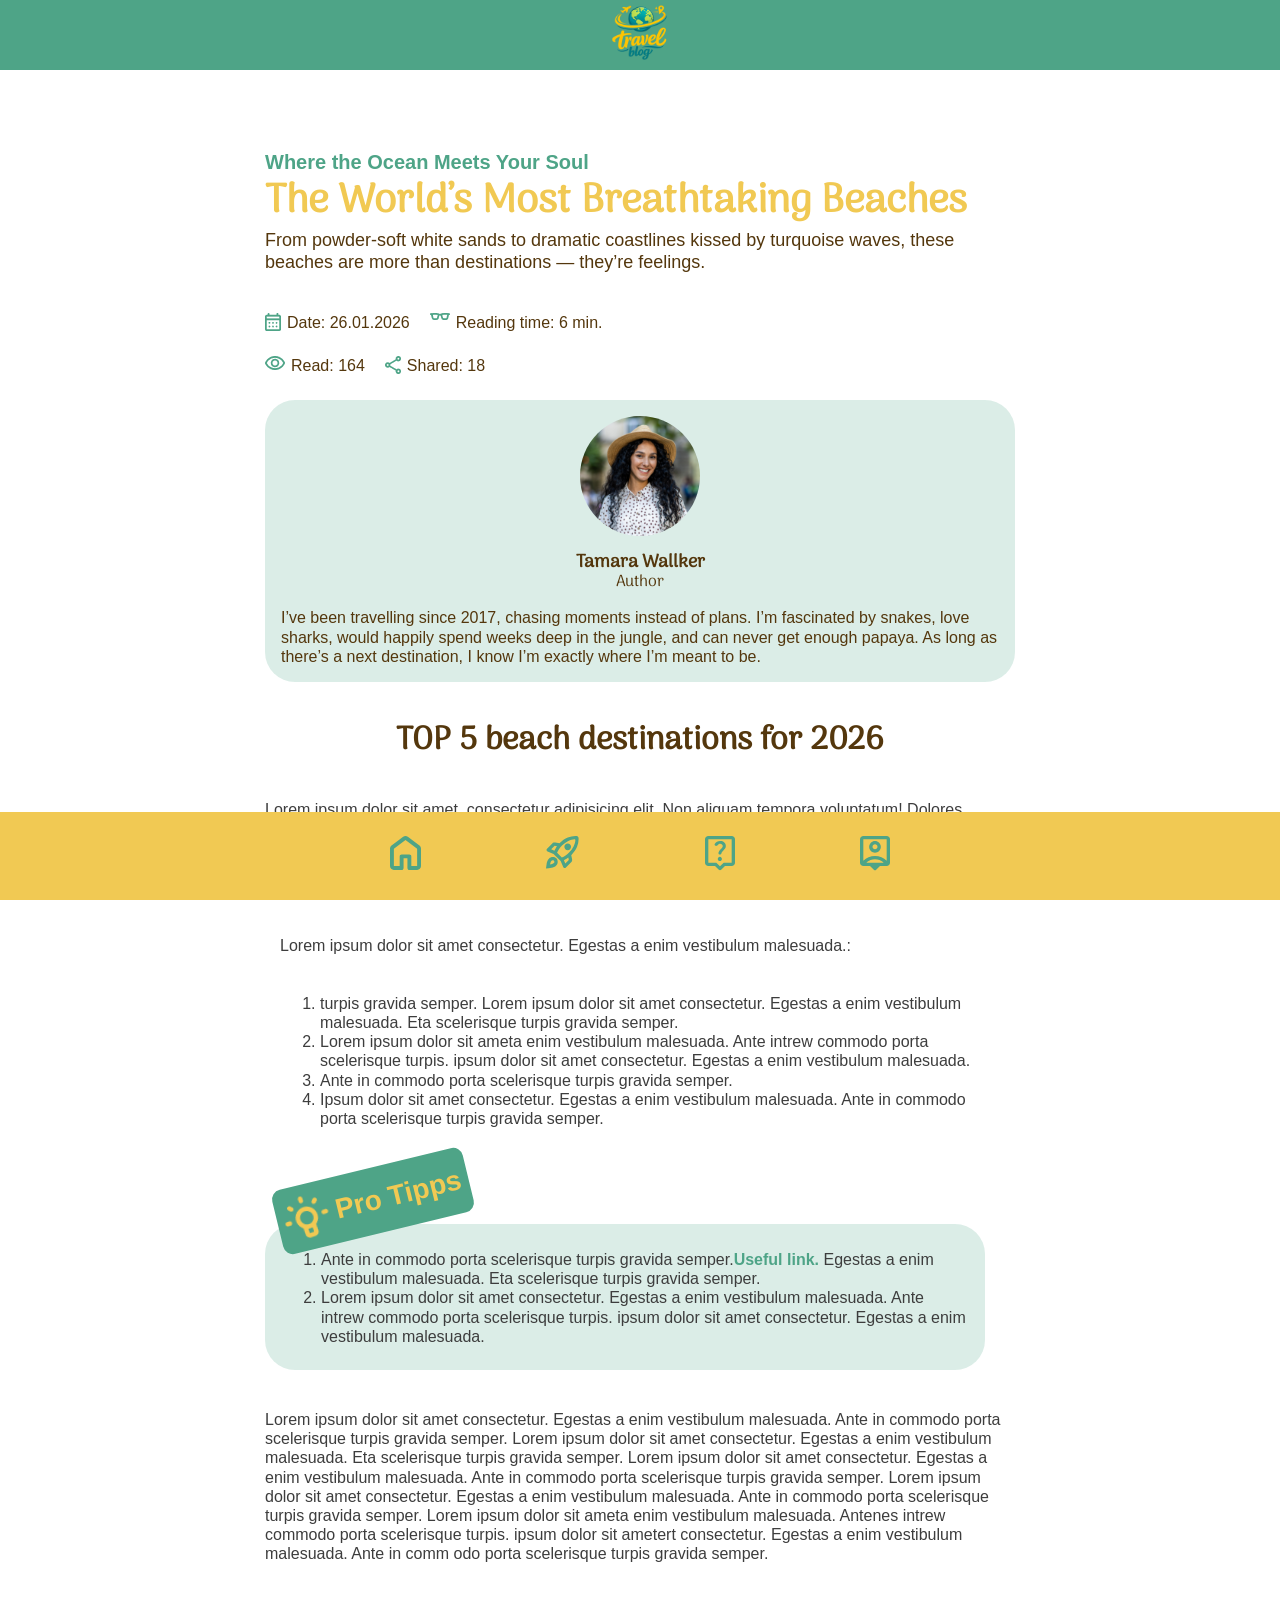
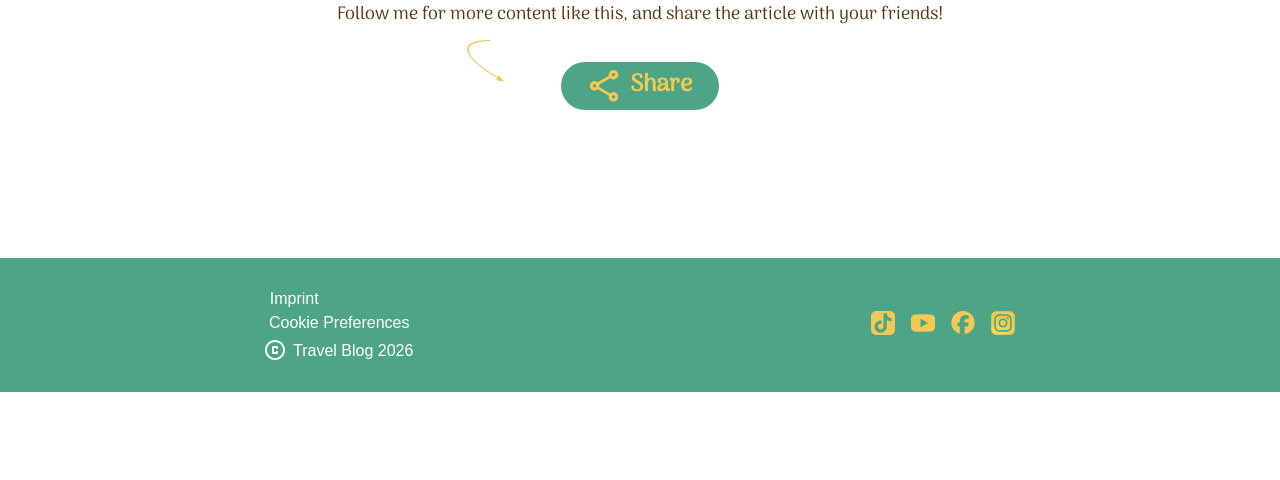
==== article_01.html @ d9de1c5a "feat: header connections with homepage are done.." ====
<!DOCTYPE html>
<html lang="en">

<head>
    <meta charset="UTF-8">
    <meta name="viewport" content="width=device-width, initial-scale=1.0">
    <title>The World’s Most Breathtaking Beaches</title>
    <link rel="stylesheet" href="article_01_style.css">
</head>

<body>
    <section class="navbar">
        <div class="container">
            <div class="nav">
                <a href="homepage.html">
                    <img src="./assets/icon/travel_blog_icon.svg" alt="Logo" class="logo">
                </a>
                <ul class="nav-links">
                    <li><a href="homepage.html#highlights-id">
                            <div class="links">
                                <p class="links-text">Highlights</p><img class="links-underline"
                                    src="./assets/icon/hover_highlights_linie.png">
                            </div>
                        </a></li>
                    <li><a href="homepage.html#faq-id">
                            <div class="links">
                                <p class="links-text">FAQ</p><img class="links-underline"
                                    style="width: 54.42px; height: 4.87px;    margin-top: -5px;"
                                    src="./assets/icon/hover_faq_linie.png">
                            </div>
                        </a></li>
                    <li><a href="homepage.html#contact-id">
                            <div class="links">
                                <p class="links-text">Contact</p><img class="links-underline"
                                    src="./assets/icon/hover_contact_linie.png">
                            </div>
                        </a></li>
                    <!-- <li><a href="">FAQ</a></li>
                    <li><a href="">Contact</a></li> -->
                </ul>
            </div>
        </div>
    </section>
    <main class="main">
        <section class="content">
            <section class="definition">
                <div class="definition-text">
                    <div class="definition-text-frame">
                        <p class="header">
                            Where the Ocean Meets Your Soul
                        </p>
                        <h1>
                            The World’s Most Breathtaking Beaches
                        </h1>
                        <p class="p-content">
                            From powder-soft white sands to dramatic coastlines kissed by turquoise waves, these beaches
                            are
                            more
                            than destinations — they’re feelings.
                        </p>
                    </div>

                    <div class="definition-info">

                        <div class="definition-line">

                            <div class="definition-info-item">
                                <img src="./assets/icon/calendar_month.png" alt="calendar" class="article-img-calendar">
                                <p class="article-text">Date: 26.01.2026</p>
                            </div>
                            <div class="definition-info-item">
                                <img src="./assets/icon/eyeglasses_2.png" alt="reading_time"
                                    class="article-img-reading">
                                <p class="article-text">Reading time: 6 min.</p>
                            </div>
                        </div>

                        <div class="definition-line">

                            <div class="definition-info-item">
                                <img src="./assets/icon/visibility.png" alt="views" class="article-img-views">
                                <p class="article-text">Read: 164</p>
                            </div>
                            <div class="definition-info-item">
                                <img src="./assets/icon/share.png" alt="shared" class="article-img-shared">
                                <p class="article-text">Shared: 18</p>
                            </div>

                        </div>
                    </div>
                </div>
                <div class="definition-card">
                    <img src="./assets/icon/Person_Profile_Picture_01_icon.svg" alt="profile" class="card-img">
                    <div class="card-title">
                        <p class="card-name">Tamara Wallker</p>
                        <p class="card-title">Author</p>
                    </div>
                    <div class="card-text">
                        <p>
                            I’ve been travelling since 2017, chasing moments instead of plans.
                            I’m fascinated by snakes, love sharks, would happily spend weeks deep in the jungle, and can
                            never
                            get enough papaya. As long as there’s a next destination, I know I’m exactly where I’m meant
                            to
                            be.
                        </p>
                    </div>
                </div>
            </section>

            <section class="slider">
                <h4 class="slider-title">TOP 5 beach destinations for 2026</h4>
                <div class="slider-content">
                    <!-- <div class="slider-element element1"></div>
                    <div class="slider-element element2"></div>
                    <div class="slider-element element3"></div>
                    <div class="slider-element element4"></div>
                    <div class="slider-element"></div> -->
                    <div class="slider-element"><img src="./assets/img/Beach_01.jpg" alt="Beach_01"></div>
                    <div class="slider-element"><img src="./assets/img/Beach_02.jpg" alt="Beach_02"></div>
                    <div class="slider-element"><img src="./assets/img/Beach_03.jpg" alt="Beach_03"></div>
                    <div class="slider-element"><img src="./assets/img/Beach_04.jpg" alt="Beach_04"></div>
                    <div class="slider-element"><img src="./assets/img/Ozean.jpg" alt="Beach_05"></div>
                </div>

            </section>

            <article class="info">
                Lorem ipsum dolor sit amet, consectetur adipisicing elit.
                Non aliquam tempora voluptatum! Dolores ducimus alias
                necessitatibus, quae, quasi
                asperiores ad eaque optio repellendus, aut
                fugit doloribus? Culpa eveniet molestias veritatis.
                Lorem ipsum dolor sit amet, consectetur adipisicing elit.
                Non aliquam tempora voluptatum! Dolores ducimus alias
                necessitatibus, quae, quasi
                asperiores ad eaque optio repellendus, aut
                fugit doloribus? Culpa eveniet molestias veritatis.

            </article>

            <article class="info-list">
                <p>Lorem ipsum dolor sit amet consectetur. Egestas a enim vestibulum malesuada.:</p>
                <br>
                <br>
                <ol>
                    <li>turpis gravida <span>semper.</span> Lorem ipsum dolor sit amet consectetur. Egestas a enim
                        vestibulum malesuada. Eta scelerisque turpis gravida semper. </li>
                    <li><span>Lorem ipsum</span> dolor sit ameta enim vestibulum malesuada. Ante intrew commodo porta
                        scelerisque turpis. ipsum dolor sit amet consectetur. Egestas a enim vestibulum malesuada. </li>
                    <li>Ante in commodo porta <span>scelerisque</span> turpis gravida semper. </li>
                    <li>Ipsum dolor sit amet consectetur. Egestas a enim vestibulum malesuada. Ante in commodo porta
                        scelerisque turpis gravida semper. </li>
                </ol>
            </article>

            <div class="pro-tipps">
                <div class="pro-tipps-title">
                    <img src="./assets/icon/pro-tipp.png" alt="tipps" class="pro-tipps-img">
                    <p>Pro Tipps</p>
                </div>
                <div class="pro-tipps-list">
                    <ol>
                        <li>Ante in commodo porta scelerisque turpis gravida semper.<span>Useful link.</span> Egestas a
                            enim
                            vestibulum malesuada. Eta scelerisque turpis gravida semper. </li>
                        <li>Lorem ipsum dolor sit amet consectetur. Egestas a enim vestibulum malesuada. Ante intrew
                            commodo porta scelerisque turpis. ipsum dolor sit amet consectetur. Egestas a enim
                            vestibulum malesuada. </li>
                    </ol>
                </div>
            </div>

            <article class="info">
                Lorem ipsum dolor sit amet consectetur. Egestas a enim vestibulum malesuada. Ante in commodo porta
                scelerisque turpis gravida semper. Lorem ipsum dolor sit amet consectetur. Egestas a enim vestibulum
                malesuada. Eta scelerisque turpis gravida semper. Lorem ipsum dolor sit amet consectetur.
                Egestas a enim vestibulum malesuada. Ante in commodo porta scelerisque turpis gravida semper. Lorem
                ipsum dolor sit amet consectetur. Egestas a enim vestibulum malesuada. Ante in commodo porta scelerisque
                turpis gravida semper. Lorem ipsum dolor sit ameta enim vestibulum malesuada. Antenes intrew commodo
                porta scelerisque turpis. ipsum dolor sit ametert consectetur. Egestas a enim vestibulum malesuada. Ante
                in comm odo porta scelerisque turpis gravida semper.

            </article>

            <div class="follow-and-share">
                <p class="follow-text">Follow me for more content like this, and share the article with your friends!
                </p>
                <img src="./assets/icon/arrow.png" alt="arrow" class="follow-arrow">


                <div class="share-buttons">
                    <!-- <div class="share-main"> -->
                    <div class="share-button">
                        <a href="">

                            <img src="./assets/icon/share_yellow_icon.svg" alt="share" class="share-img">
                            <p class="share-text">Share</p>

                        </a>
                    </div>
                    <div class="share-popup-links">
                        <div class="share-icon">
                            <img src="./assets/icon/share.png">
                        </div>
                        <div class="links">
                            <div class="link-div">
                                <a href=""">LinkedIn</a>
                                </div>
                                <div class=" link-div">
                                    <a href="">WhatsApp</a>
                            </div>
                        </div>

                        <!-- </div> -->
                    </div>
                </div>
            </div>

        </section>
    </main>

    <section class="footer">
        <div class="footer-container">
            <div class="footer-left">

                <div class="copyright-and-name">
                    <img src="./assets/icon/copyright_icon.svg" alt="copyright" class="copyright-img">
                    <span class="copyright-text">Travel Blog 2026</span>
                </div>
                <div class="footer-left-reverse">
                    <a href="" class="slide-imprint">Imprint</a>
                    <a href="">Cookie Preferences</a>
                </div>

            </div>

            <div class="footer-right">
                <a href="https://www.tiktok.com/en/">
                    <img src="./assets/icon/Tiktok_icon.svg" alt="tiktok" class="social-media-icon">
                </a>
                <a href="https://www.youtube.com/en/">
                    <img src="./assets/icon/youtube_icon.svg" alt="youtube" class="social-media-icon">
                </a>
                <a href="https://www.facebook.com/">
                    <img src="./assets/icon/facebook_icon.svg" alt="facebook" class="social-media-icon">
                </a>
                <a href="https://www.instagram.com/">
                    <img src="./assets/icon/Instagram_icon.svg" alt="instagram" class="social-media-icon">
                </a>
            </div>

        </div>
    </section>

    <section class="menu-bar-mobile">
        <div class="menu-bar-container">
            <a href="homepage.html"><img src="./assets/icon/home_icon.svg" alt="home-icon"></a>
            <a href="homepage.html#highlights-id"><img src="./assets/icon/rocket_launch_icon.svg" alt="rocket-icon"></a>
            <a href="homepage.html#faq-id"><img src="./assets/icon/live_help_icon.svg" alt="help-icon"></a>
            <a href="homepage.html#contact-id"><img src="./assets/icon/person_pin_icon.svg" alt="person-icon"></a>
        </div>

    </section>
</body>

</html>
---- article_01_style.css ----
@font-face {
    font-display: swap;
    /* Check https://developer.mozilla.org/en-US/docs/Web/CSS/@font-face/font-display for other options. */
    font-family: 'Arima';
    font-style: normal;

    src: url('./assets/fonts/arima-v7-latin-regular.woff2') format('woff2');
    /* Chrome 36+, Opera 23+, Firefox 39+, Safari 12+, iOS 10+ */
}

@font-face {
    font-display: swap;
    /* Check https://developer.mozilla.org/en-US/docs/Web/CSS/@font-face/font-display for other options. */
    font-family: 'Palanquin';
    font-style: normal;

    src: url('.assets/fonts/palanquin-v17-latin-regular.woff2') format('woff2');
    /* Chrome 36+, Opera 23+, Firefox 39+, Safari 12+, iOS 10+ */
}

* {
    margin: 0;
    box-sizing: border-box;
    /* font-family: 'Arima', sans-serif; */
}

html {
    font-size: 24px;
}

.navbar {
    width: 100%;
    display: flex;
    justify-content: center;
    align-items: center;

    height: 128px;

    padding-top: 32px;
    padding-bottom: 32px;
    /* padding-left: 146px; */
    background-color: rgba(78, 164, 135, 1);
}

.container {
    width: 1201px;
    display: flex;
    justify-content: left;
    align-items: center;
}

.nav {
    display: flex;
    justify-content: left;
    align-items: center;
    gap: 102px;
    width: 561px;
    height: 72px;
}

.nav-links {
    display: flex;
    justify-content: left;
    align-items: center;
    gap: 72px;
    padding-left: 0;
    width: 384px;
    height: 22px;
}

.nav-links ul {
    display: flex;
    justify-content: left;
}

.nav-links li {
    list-style-type: none;
}

.nav-links a {
    text-decoration: none;
    color: rgba(248, 245, 235, 1);
    font-family: 'Arima', sans-serif;
    font-size: 24px;
}

.links-text {
    text-align: center;
}

.links-underline {
    width: 119.14px;
    height: 13.32px;
    border: 3px;
    margin-top: -13px;
    display: none;
}

.links {
    display: flex;
    flex-direction: column;
    align-items: center;
    justify-content: center;
    width: 119.14px;
    height: 29.11px;
}

.links:hover .links-underline {
    display: block;
}

.links:visited .links-text {
    color: rgba(241, 201, 83, 1);
}

/* .links:active{
    color: rgba(241, 201, 83, 1)
} */
main {
    /* width: 1201px; */
    width: 100%;
    padding-top: 80px;
    padding-bottom: 80px;
    /* padding-left: 120px; */
    display: flex;
    flex-direction: column;
    align-items: center;

}

.content {
    width: 1201px;
    display: flex;
    flex-direction: column;
    justify-content: center;
    align-items: center;
    gap: 88px;
}

.definition {

    width: 1201px;
    display: flex;
    justify-content: space-between;
    /* gap: 20px; */
}

.definition-text {
    display: flex;
    flex-direction: column;
    width: 80%;
    width: 902px;
    /* padding-right: 120px; */
    gap: 40px;
}

.definition-text-frame {
    gap: 8px;
}

.article-img-calendar {
    width: 16px;
    height: 18px;
}

.article-img-reading {
    width: 20px;
    height: 7px;
}

.article-img-views {
    width: 20px;
    height: 14px;
}

.article-img-shared {
    width: 16px;
    height: 18px;
}

.definition-text .header {
    font-family: 'Palanquin', sans-serif;
    font-size: 40px;
    font-weight: 600;
    font-style: normal;
    line-height: 120%;
    color: rgba(78, 164, 135, 1);
}

.definition-text h1 {
    font-family: 'Arima', sans-serif;
    font-size: 64px;
    font-weight: 700;
    font-style: bold;
    line-height: 120%;
    color: rgba(241, 201, 83, 1);
}

.definition-text .p-content {
    font-family: 'Palanquin', sans-serif;
    font-size: 32px;
    font-weight: 400;
    line-height: 120%;
    color: rgba(84, 55, 13, 1);
}

.definition-info {
    display: flex;
    gap: 32px;
}

.definition-info-item {
    display: flex;
    gap: 6px;
}

.definition-info-item p {
    font-family: 'Palanquin', sans-serif;
    font-size: 16px;
    font-weight: 400;
    line-height: 120%;
    color: rgba(84, 55, 13, 1);
}

.definition-card {
    width: 272px;
    display: flex;
    flex-direction: column;
    align-items: center;
    gap: 16px;
    background-color: rgba(78, 164, 135, 0.2);
    padding: 16px;
    border-radius: 30px;
}

.card-name {
    font-family: 'Arima', sans-serif;
    font-size: 18px;
    font-weight: 700;
    line-height: 120%;
    color: rgba(84, 55, 13, 1);
    text-align: center;
    font-style: bold;
}

.card-title {
    font-family: 'Arima', sans-serif;
    font-size: 18px;
    font-weight: 400;
    font-style: normal;
    line-height: 120%;
    color: rgba(84, 55, 13, 1);
    text-align: center;
    letter-spacing: 0%;
}

.card-text>p {
    font-family: 'Palanquin', sans-serif;
    font-size: 16px;
    font-weight: 400;
    font-style: normal;
    line-height: 120%;
    color: rgba(84, 55, 13, 1);
    text-align: left;
    letter-spacing: 0%;
}

.slider {
    width: 1100px;
    display: flex;
    flex-direction: column;
    align-items: center;
    gap: 64px;
}

.slider-title {
    font-family: 'Arima', sans-serif;
    font-weight: 600;
    font-style: bold;
    font-size: 32px;
    line-height: 120%;
    letter-spacing: 0%;
    text-align: center;
    color: rgba(84, 55, 13, 1);
}

.slider-content {
    height: 300px;
    display: flex;
}

.slider-element {
    z-index: 1;
    width: 200px;
    height: 300px;

    border-radius: 20px;
    margin-left: -40px;

    background-color: blueviolet;
    box-shadow: 5px 5px 15px 0px rgba(0, 0, 0, 0.20);


    transform: perspective(250px) rotateY(20deg) translateX(-20px);
    transform-origin: 20% 20%;

    transition: all 250ms ease-in-out;
}

.slider-element>img {
    height: 300px;
    width: 200px;
    object-fit: cover;
    border-radius: 20px;
}

.slider-element:hover {
    z-index: 2;
    background-color: aquamarine;
    transform: perspective(250px) rotateY(0deg) translateX(0px) scaleX(1.5) scaleY(1.2);

}

.slider-element:hover~.slider-element {
    background-color: brown;
    transform: perspective(250px) rotateY(-20deg) translateX(20px);

}

.info {
    font-family: 'Palanquin', sans-serif;
    font-weight: 400;
    font-style: normal;
    line-height: 120%;
    letter-spacing: 0%;
    color: rgba(61, 61, 61, 1);
}

.info-list {
    font-family: 'Palanquin', sans-serif;
    font-weight: 400;
    font-style: normal;
    line-height: 120%;
    letter-spacing: 0%;
    color: rgba(61, 61, 61, 1);
    width: 1000px;
}

.info-list>span {
    font-family: 'Palanquin', sans-serif;
    font-weight: 700;
    font-style: bold;
    line-height: 120%;
    letter-spacing: 0%;
    color: rgba(61, 61, 61, 1);
}

.pro-tipps {
    width: 1130px;
}

.pro-tipps-title {
    display: flex;
    justify-content: left;
    align-items: center;
    background-color: rgba(78, 164, 135, 1);
    border-radius: 10px;
    width: 195.92px;
    height: 66px;
    transform: rotate(-13.67deg);
    top: -0px;

}

.pro-tipps-title>p {
    font-family: 'Palanquin', sans-serif;
    font-weight: 700;
    font-style: bold;
    font-size: 28px;
    line-height: 120%;
    letter-spacing: 0%;
    color: rgba(241, 201, 83, 1);

}

.pro-tipps-title>img {
    width: 43.75px;
    height: 42.19px;
    transform: rotate(8deg);
    margin-right: 8px;
    margin-left: 8px;
}

.pro-tipps-list {
    width: 1083px;
    display: flex;
    justify-content: left;
    align-items: center;
    margin-left: 47px;
    margin-top: -20px;
    background-color: rgba(78, 164, 135, 0.2);
    border-radius: 30px;
    padding: 26px 16px 24px 16px;
    font-family: 'Palanquin', sans-serif;
    font-weight: 400;
    font-style: normal;
    line-height: 120%;
    letter-spacing: 0%;
    color: rgba(61, 61, 61, 1);
}

.pro-tipps-list>ol>li>span {
    font-family: 'Palanquin', sans-serif;
    font-weight: 700;
    font-style: bold;
    line-height: 120%;
    letter-spacing: 0%;
    color: rgba(78, 164, 135, 1);
}

.follow-and-share {
    width: 493px;
    display: flex;
    flex-direction: column;
    justify-content: center;
    align-items: center;
    gap: 48px;
}

.follow-text {
    font-family: 'Arima', sans-serif;
    font-weight: 500;
    font-style: medium;
    line-height: 120%;
    letter-spacing: 0%;
    color: rgba(84, 55, 13, 1);
    text-align: center;
}

.follow-arrow {
    width: 106.9px;
    height: 65.03px;
    border: 3px;
    rotate: 5deg;
    margin-left: -350px;
    margin-top: -50px;
}

.share-button a {
    width: 158px;
    height: 48px;
    margin-top: -70px;
    display: flex;
    justify-content: center;
    align-items: center;
    border-radius: 40px;
    gap: 10px;
    background-color: rgba(78, 164, 135, 1);
    color: rgba(241, 201, 83, 1);
}

.share-buttons:hover .share-popup-links {
    visibility: visible;
}

.share-button p {
    font-family: 'Arima', sans-serif;
    font-weight: 700;
    font-style: bold;
    line-height: 120%;
    letter-spacing: 5%;
    font-size: 24px;
    color: rgba(241, 201, 83, 1);
    text-decoration: none;
}

.share-button img {
    width: 32px;
    height: 32px;
}

.footer {
    width: 100%;

    display: flex;
    justify-content: center;
    align-items: center;

    height: 152px;

    padding-top: 60px;
    padding-bottom: 60px;
    padding-left: 120px;
    padding-right: 120px;
    background-color: rgba(78, 164, 135, 1);
}

.footer-container {
    width: 1200px;
    display: flex;
    justify-content: space-between;
    align-items: center;
}

.footer-left {
    display: flex;
    justify-content: center;
    align-items: center;
    gap: 72px;
}

.footer-left-reverse {
    display: flex;
    justify-content: center;
    align-items: center;
    gap: 72px;
}

.copyright-and-name {
    display: flex;
    justify-content: center;
    align-items: center;
    gap: 8px;

}

.copyright-and-name>span,
a {
    font-family: 'Palanquin', sans-serif;
    font-weight: 400;
    font-size: 16px;
    font-style: normal;
    line-height: 120%;
    letter-spacing: 0%;
    color: rgba(255, 255, 255, 1);
    text-decoration: none;
}

.footer-right {
    display: flex;
    justify-content: center;
    align-items: center;
    gap: 16px;
    height: 32px;
}

.follow-and-share>.share-buttons {
    display: flex;
    flex-direction: row;
    justify-content: center;
    align-items: center;
}

.share-popup-links {
    display: flex;

    justify-content: center;
    align-items: center;
}

.links {
    display: flex;
    flex-direction: column;
    justify-content: center;
    align-items: center;
}

.links>.link-div>a {
    color: rgba(78, 164, 135, 1);
    text-align: left;
    font-family: 'Arima', sans-serif;
    font-weight: 600;
    font-size: 18px;
    line-height: 120%;
    letter-spacing: 5%;
}

.share-icon {
    margin-left: 10px;
}

.share-popup-links {
    margin-top: -90px;
    visibility: hidden;
}

.share-buttons {
    margin-left: 130px;
    margin-top: -10px;
}

.menu-bar-mobile {
    width: 100%;
    display: flex;
    position: fixed;
    left: 0;
    bottom: 0;
    justify-content: center;
    align-items: center;

    height: 88px;

    padding-top: 24px;
    padding-bottom: 24px;
    padding-left: 25px;
    padding-right: 25px;
    background-color: rgba(241, 201, 83, 1);
}

.menu-bar-container {
    display: flex;
    /* gap: 48px; */
    width: 304px;
    justify-content: space-between;
    height: 40px;
}

@media screen and (min-width:1440px) {
    .menu-bar-mobile {
        display: none;
    }

    .footer-left-reverse>.slide-imprint {
        margin-left: 0;
    }
    .definition-line{
        display:flex;
        gap: 20px;
    }
    .footer{
        margin-bottom: unset;
    }
}



@media screen and (max-width:1439px) {
    .footer-left-reverse>.slide-imprint {
        margin-left: -90px;
    }

    .footer {
        margin-bottom: 88px;
    }

    .nav-links {
        display: none;
    }

    .container {
        justify-content: center;
    }

    .nav {
        justify-content: center;
    }

    .logo {
        width: 56px;
        height: 56px;
    }

    .navbar {
        height: 70px;
    }

    .footer {
        height: 134px;
    }

    .footer-left {
        flex-direction: column-reverse;
        gap: 8px;
        align-items: left;
        margin-left: -90px;
    }


    .footer-left-reverse {
        flex-direction: column;
        gap: 5px;
        align-items: left;
        text-align: left;
    }

    .footer-right {
        /* width: 24px; */
        height: 24px;
    }
}

@media screen and (min-width:320px) and (max-width:375px) {
    main {
        padding-top: 24px;
    }

        /* 375 -> 320
        345 -> 310 */
    .container {
        width: 320px;
    }

    .content {
        width: 310px;
        gap: 40px;
    }

    .definition {
        width: 310px;
        display: flex;
        flex-direction: column;
        justify-content: center;
        align-items: center;
        gap: 24px;
    }

    .definition-info {
        gap: 24px;
        display: flex;
        flex-direction: column;
    }

    .definition-line {
        display: flex;
        gap: 20px;
    }

    .definition-text {
        width: 310px;
    }

    .definition-text-frame {
        display: flex;
        flex-direction: column;

        gap: 8px;
    }

    .footer-container {
        width: 310px;
    }

    .definition-text .header {
        font-size: 20px;
    }

    .definition-text h1 {
        font-size: 40px;
        line-height: 100%;
    }

    .definition-text .p-content {
        font-size: 18px;
    }

    .definition-card {
        width: 310px;
    }

    .card-title {

        font-size: 16px;
    }

    .slider {
        width: 310px;
    }

    .slider-content {
        display: none;
    }

    .info-list {
        width: 300px;
        font-size: 16px;

        .pro-tipps {
            width: 195.92px;
            height: 66px;
        }
    }

    .pro-tipps {
        width: 310px;
        font-size: 16px;
        margin-top: 20px;
    }

    .pro-tipps-title {
        margin-top: -20px;
        margin-left: 10px;
    }

    .pro-tipps-list {
        width: 310px;
        font-size: 16px;
        margin-left: 0px;
        margin-top: -10px;
    }

    .info {
        font-size: 16px;
    }

    .follow-and-share {
        width: 310px;
    }

    .follow-and-share>p {
        font-size: 18px;
    }

    .follow-and-share>img {
        width: 50px;
        height: 30.41px;
    }

    .share-button a {
        margin-top: -50px;
    }

    .follow-arrow {
        width: 106.9px;
        height: 65.03px;
        border: 3px;
        rotate: 34deg;
        margin-left: -200px;
        margin-top: -30px;
    }

    .follow-and-share>.share-buttons {
        margin-left: 0;
        flex-direction: column;
    }

    .share-popup-links {
        margin-top: 10px;
        flex-direction: column;
    }
     .footer-left-reverse>.slide-imprint {
        margin-left: -80px;
    }

    .links {
        display: flex;
        flex-direction: row;
        gap: 20px;
        width: 100%;
    }

    .social-media-icon {
        width: 24px;
        height: 24px;
    }

    .footer {
        padding-top: 30px;
        padding-bottom: 30px;
        padding-left: 24px;
        padding-right: 24px;
    }

    .footer-left {
        margin-left: 0;
    }

}


@media screen and (min-width:375px) and (max-width:768px) {
    main {
        padding-top: 24px;
    }

    .container {
        width: 375px;
    }

    .content {
        width: 345px;
        gap: 40px;
    }

    .definition {
        width: 345px;
        display: flex;
        flex-direction: column;
        justify-content: center;
        align-items: center;
        gap: 24px;
    }

    .definition-info {
        gap: 24px;
        display: flex;
        flex-direction: column;
    }

    .definition-line {
        display: flex;
        gap: 20px;
    }

    .definition-text {
        width: 345px;
    }

    .definition-text-frame {
        display: flex;
        flex-direction: column;

        gap: 8px;
    }

    .footer-container {
        width: 345px;
    }

    .definition-text .header {
        font-size: 20px;
    }

    .definition-text h1 {
        font-size: 40px;
        line-height: 100%;
    }

    .definition-text .p-content {
        font-size: 18px;
    }

    .definition-card {
        width: 345px;
    }

    .card-title {

        font-size: 16px;
    }

    .slider {
        width: 345px;
    }

    .slider-content {
        display: none;
    }

    .info-list {
        width: 335px;
        font-size: 16px;

        .pro-tipps {
            width: 195.92px;
            height: 66px;
        }
    }

    .pro-tipps {
        width: 345px;
        font-size: 16px;
        margin-top: 20px;
    }

    .pro-tipps-title {
        margin-top: -20px;
        margin-left: 10px;
    }

    .pro-tipps-list {
        width: 343px;
        font-size: 16px;
        margin-left: 0px;
        margin-top: -10px;
    }

    .info {
        font-size: 16px;
    }

    .follow-and-share {
        width: 343px;
    }

    .follow-and-share>p {
        font-size: 18px;
    }

    .follow-and-share>img {
        width: 50px;
        height: 30.41px;
    }

    .share-button a {
        margin-top: -50px;
    }

    .follow-arrow {
        width: 106.9px;
        height: 65.03px;
        border: 3px;
        rotate: 34deg;
        margin-left: -300px;
        margin-top: -30px;
    }

    .follow-and-share>.share-buttons {
        margin-left: 0;
        flex-direction: column;
    }

    .share-popup-links {
        margin-top: 10px;
        flex-direction: column;
    }

    .links {
        display: flex;
        flex-direction: row;
        gap: 20px;
        width: 100%;
    }

    .social-media-icon {
        width: 24px;
        height: 24px;
    }

    .footer {
        padding-top: 30px;
        padding-bottom: 30px;
        padding-left: 24px;
        padding-right: 24px;
    }

    .footer-left {
        margin-left: 0;
    }


}


@media screen and (min-width:768px) and (max-width:1439px) {
    main {
        padding-top: 80px;
    }

    .container {
        width: 375px;
    }

    .content {
        width: 750px;
        gap: 40px;
    }

    .definition {
        width: 750px;
        display: flex;
        flex-direction: column;
        justify-content: center;
        align-items: center;
        gap: 24px;
    }

    .definition-info {
        gap: 24px;
        display: flex;
        flex-direction: column;
    }

    .definition-line {
        display: flex;
        gap: 20px;
    }

    .definition-text {
        width: 750px;
    }

    .definition-text-frame {
        display: flex;
        flex-direction: column;

        gap: 8px;
    }

    .footer-container {
        width: 750px;
    }

    .definition-text .header {
        font-size: 20px;
    }

    .definition-text h1 {
        font-size: 40px;
        line-height: 100%;
    }

    .definition-text .p-content {
        font-size: 18px;
    }

    .definition-card {
        width: 750px;
    }

    .card-title {

        font-size: 16px;
    }

    .slider {
        width: 750px;
    }

    .slider-content {
        display: none;
    }

    .info-list {
        width: 720px;
        font-size: 16px;

        .pro-tipps {
            width: 195.92px;
            height: 66px;
        }
    }

    .pro-tipps {
        width: 750px;
        font-size: 16px;
        margin-top: 20px;
    }

    .pro-tipps-title {
        margin-top: -20px;
        margin-left: 10px;
    }

    .pro-tipps-list {
        width: 720px;
        font-size: 16px;
        margin-left: 0px;
        margin-top: -10px;
    }

    .info {
        font-size: 16px;
    }

    .follow-and-share {
        width: 750px;
    }

    .follow-and-share>p {
        font-size: 18px;
    }

    .follow-and-share>img {
        width: 50px;
        height: 30.41px;
    }

    .share-button a {
        margin-top: -50px;
    }

    .follow-arrow {
        width: 106.9px;
        height: 65.03px;
        border: 3px;
        rotate: 34deg;
        margin-left: -300px;
        margin-top: -30px;
    }

    .follow-and-share>.share-buttons {
        margin-left: 0;
        flex-direction: column;
    }

    .share-popup-links {
        margin-top: 10px;
        flex-direction: column;
    }

    .links {
        display: flex;
        flex-direction: row;
        gap: 20px;
        width: 100%;
    }

    .social-media-icon {
        width: 24px;
        height: 24px;
    }

    .footer {
        padding-top: 30px;
        padding-bottom: 30px;
        padding-left: 24px;
        padding-right: 24px;
        margin-bottom: 88px;
    }

    .footer-left {
        margin-left: 0;
    }

    .menu-bar-container {
        width: 500px;
    }
}

@media screen and (min-width:1440px) and (max-width:1919px) {
    .container {
        width: 1201px;
    }

    .content {
        width: 1201px;
    }

    .definition {

        width: 1200px;
    }

    .footer-container {
        width: 1200px;
    }
}

@media screen and (min-width:1920px) {
    .container {
        width: 1440px;
    }

    .content {
        width: 1440px;
    }

    .definition {

        width: 1440px;
    }

    .footer-container {
        width: 1440px;
    }

}
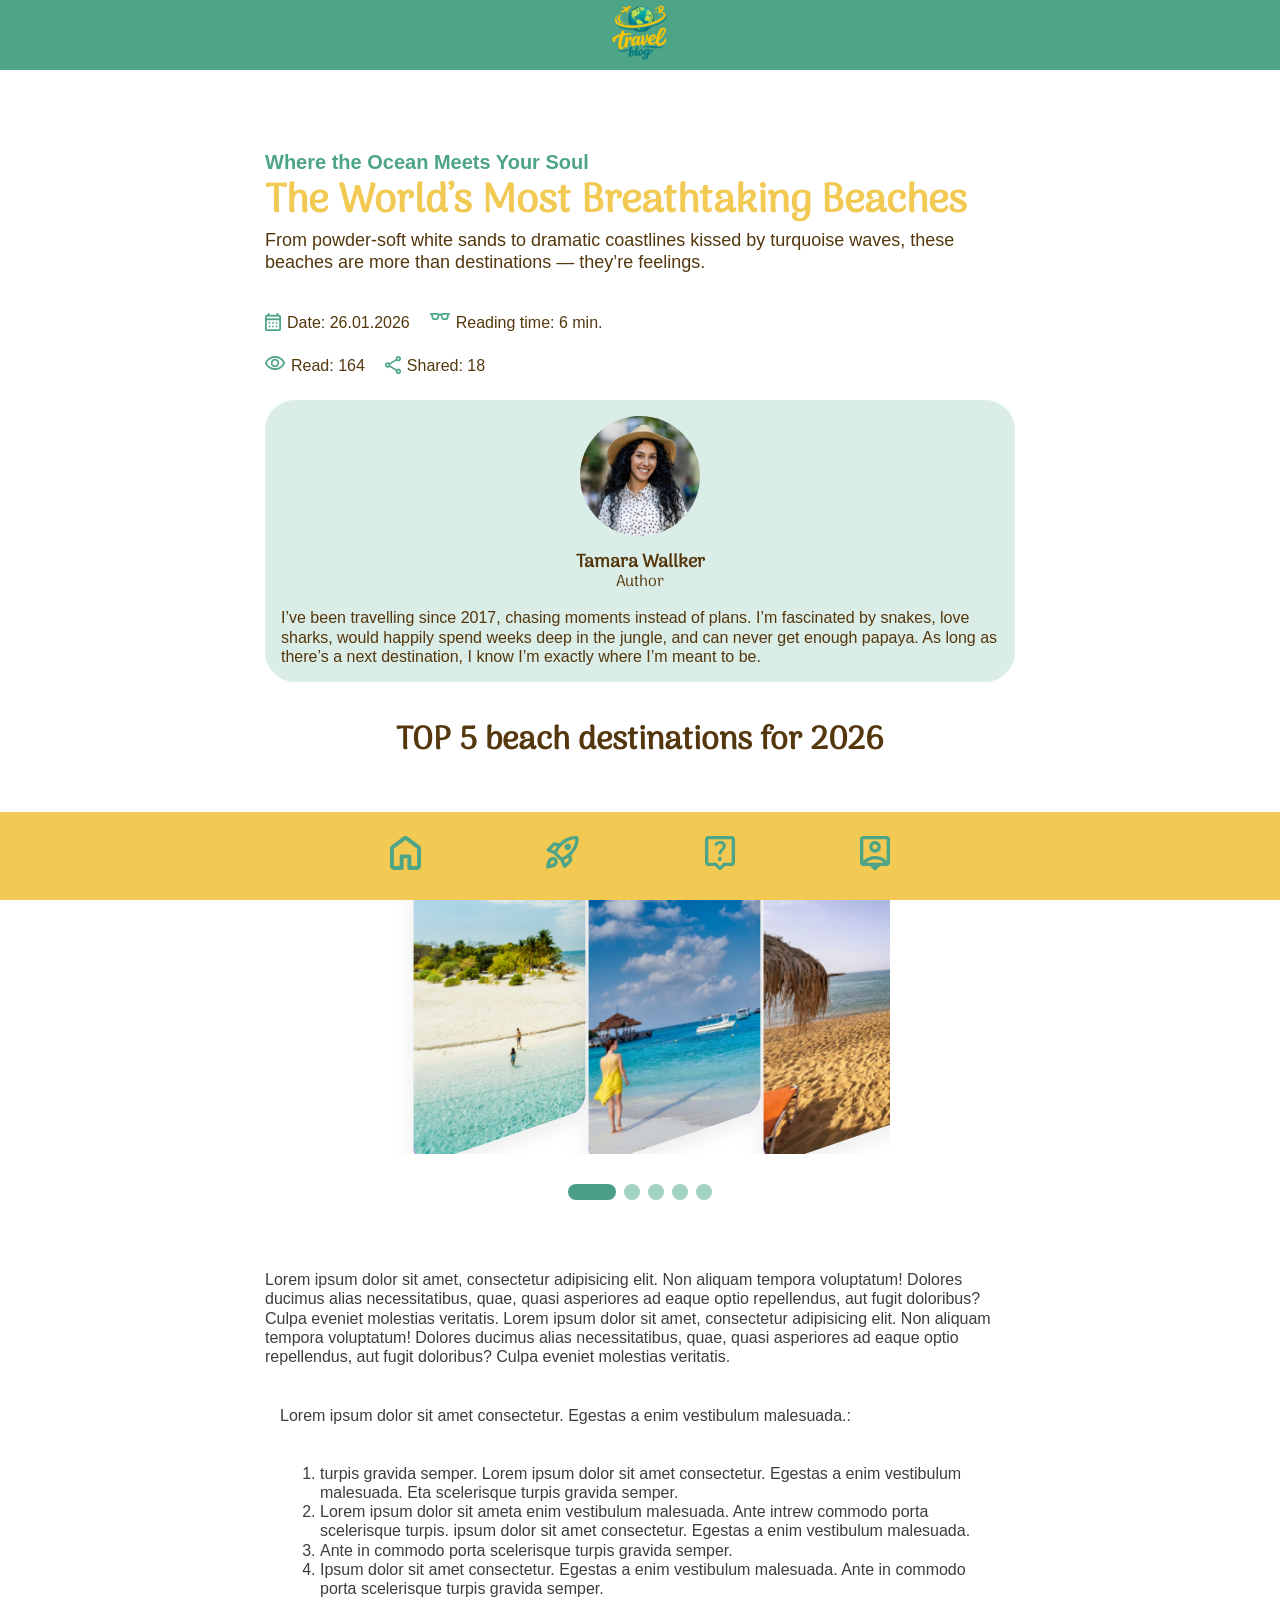
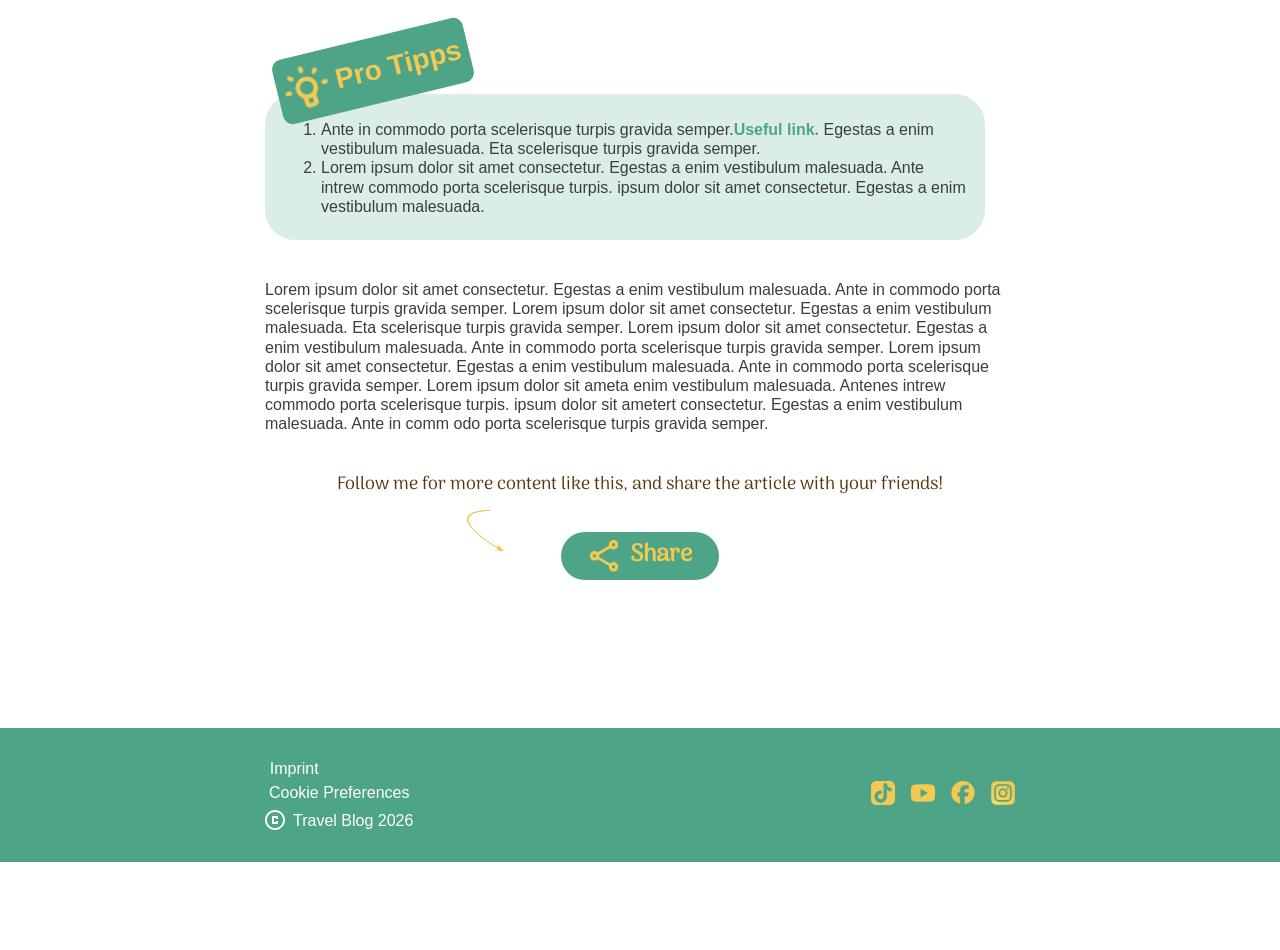
==== commit c4cf12fb: "feat: slider for 768-1439px optimiert." ====
--- a/article_01.html
+++ b/article_01.html
@@ -110,18 +110,36 @@
 
             <section class="slider">
                 <h4 class="slider-title">TOP 5 beach destinations for 2026</h4>
-                <div class="slider-content">
-                    <!-- <div class="slider-element element1"></div>
-                    <div class="slider-element element2"></div>
-                    <div class="slider-element element3"></div>
-                    <div class="slider-element element4"></div>
-                    <div class="slider-element"></div> -->
-                    <div class="slider-element"><img src="./assets/img/Beach_01.jpg" alt="Beach_01"></div>
-                    <div class="slider-element"><img src="./assets/img/Beach_02.jpg" alt="Beach_02"></div>
-                    <div class="slider-element"><img src="./assets/img/Beach_03.jpg" alt="Beach_03"></div>
-                    <div class="slider-element"><img src="./assets/img/Beach_04.jpg" alt="Beach_04"></div>
-                    <div class="slider-element"><img src="./assets/img/Ozean.jpg" alt="Beach_05"></div>
-                </div>
+
+                <div class="slider-container">
+                    <!-- Gizli Kontrol Butonları -->
+                    <input type="radio" name="slider" id="slide1" checked>
+                    <input type="radio" name="slider" id="slide2">
+                    <input type="radio" name="slider" id="slide3">
+                    <input type="radio" name="slider" id="slide4">
+                    <input type="radio" name="slider" id="slide5">
+                    <!-- Görsel İçerik Alanı -->
+                    <div class="slider-window">
+                        <div class="slider-content">
+
+                            <div class="slider-element"><img src="./assets/img/Beach_01.jpg" alt="Beach_01"></div>
+                            <div class="slider-element"><img src="./assets/img/Beach_02.jpg" alt="Beach_02"></div>
+                            <div class="slider-element"><img src="./assets/img/Beach_03.jpg" alt="Beach_03"></div>
+                            <div class="slider-element"><img src="./assets/img/Beach_04.jpg" alt="Beach_04"></div>
+                            <div class="slider-element"><img src="./assets/img/Ozean.jpg" alt="Beach_05"></div>
+                        </div>
+
+                    </div>
+                     <!-- HTML Label Etiketleri (Tıklanabilir Butonlar) -->
+        <div class="slider-nav">
+            <label for="slide1"></label>
+            <label for="slide2"></label>
+            <label for="slide3"></label>
+            <label for="slide4"></label>
+            <label for="slide5"></label>
+        </div>
+
+    </div>
 
             </section>
 
--- a/article_01_style.css
+++ b/article_01_style.css
@@ -767,7 +767,7 @@
     }
 
     .slider-content {
-        display: none;
+        /* display: none; */
     }
 
     .info-list {
@@ -943,7 +943,7 @@
     }
 
     .slider-content {
-        display: none;
+        /* display: none; */
     }
 
     .info-list {
@@ -1040,6 +1040,127 @@
 
 }
 
+@media screen and (max-width:768px){
+    .slider {
+        max-width: 100%;
+        padding-left: 20px;
+    }
+
+
+.slider {
+    width: 100%;
+    max-width: 455px;
+    margin: 40px auto;
+    font-family: Arial, sans-serif;
+    overflow: hidden;
+    position: relative;
+}
+
+.slider-title {
+    font-size: 18px;
+    font-weight: 700;
+    margin-bottom: 20px;
+    color: #222;
+}
+
+/* Radio inputlarını gizle */
+.slider input[type="radio"] {
+    position: absolute;
+    opacity: 0;
+    pointer-events: none;
+}
+
+/* Slider alanı */
+.slider-content {
+    display: flex;
+    align-items: center;
+    gap: 14px;
+
+    width: 100%;
+    height: 390px;
+    padding: 10px 0;
+
+    overflow: hidden;
+}
+
+/* Görsel kartları */
+.slider-element {
+    flex: 0 0 253px;
+    height: 368px;
+
+    border-radius: 22px;
+    overflow: hidden;
+
+    box-shadow: 0 10px 28px rgba(0, 0, 0, 0.18);
+
+    transition: transform 0.5s ease;
+}
+
+.slider-element img {
+    display: block;
+    width: 100%;
+    height: 100%;
+    object-fit: cover;
+}
+
+/* İlk görsel */
+#beach-1:checked ~ .slider-content {
+    transform: translateX(43px);
+}
+
+/* İkinci görsel */
+#beach-2:checked ~ .slider-content {
+    transform: translateX(-224px);
+}
+
+/* Üçüncü görsel */
+#beach-3:checked ~ .slider-content {
+    transform: translateX(-491px);
+}
+
+/* Dördüncü görsel */
+#beach-4:checked ~ .slider-content {
+    transform: translateX(-758px);
+}
+
+/* Beşinci görsel */
+#beach-5:checked ~ .slider-content {
+    transform: translateX(-1025px);
+}
+
+/* Navigasyon noktaları */
+.slider-dots {
+    display: flex;
+    justify-content: center;
+    align-items: center;
+    gap: 10px;
+    margin-top: 20px;
+}
+
+.slider-dots label {
+    display: block;
+    width: 28px;
+    height: 28px;
+
+    flex-shrink: 0;
+    border-radius: 50%;
+    background: #c9e3db;
+
+    cursor: pointer;
+    transition: all 0.3s ease;
+}
+
+/* Aktif nokta */
+#beach-1:checked ~ .slider-dots label[for="beach-1"],
+#beach-2:checked ~ .slider-dots label[for="beach-2"],
+#beach-3:checked ~ .slider-dots label[for="beach-3"],
+#beach-4:checked ~ .slider-dots label[for="beach-4"],
+#beach-5:checked ~ .slider-dots label[for="beach-5"] {
+    width: 50px;
+    border-radius: 20px;
+    background: #4ca58a;
+}
+}
 
 @media screen and (min-width:768px) and (max-width:1439px) {
     main {
@@ -1117,7 +1238,7 @@
     }
 
     .slider-content {
-        display: none;
+        /* display: none; */
     }
 
     .info-list {
@@ -1217,6 +1338,96 @@
     }
 }
 
+
+
+
+@media screen and (min-width:768px) and (max-width:1439px) {
+    /* 370px Mobil Kapsayıcı */
+        .slider-container {
+            width: 500px;
+            overflow: hidden;
+            display: flex;
+            flex-direction: column;
+            align-items: center;
+            position: relative;
+            background: #ffffff;
+            padding: 30px 0;
+        }
+
+        /* Radyo Butonlarını Gizle */
+        input[type="radio"] {
+            display: none;
+        }
+
+        /* Görsel Penceresi */
+        .slider-window {
+            width: 100%;
+            overflow: hidden;
+            padding: 0 85px; /* Ortadaki kartı merkezlemek için */
+        }
+
+        /* Kaydırıcı Alan */
+        .slider-content {
+            display: flex;
+            gap: 15px;
+            transition: transform 0.4s cubic-bezier(0.4, 0, 0.2, 1);
+            width: max-content;
+        }
+
+        /* Figma: 200px x 293px Kart Yapısı */
+        .slider-element {
+            flex: 0 0 200px; 
+            height: 293px;   
+            border-radius: 20px;
+            overflow: hidden;
+            box-shadow: 0 8px 24px rgba(0, 0, 0, 0.08);
+        }
+
+        .slider-element img {
+            width: 100%;
+            height: 100%;
+            object-fit: cover;
+            display: block;
+        }
+
+        /* CSS İLE KAYDIRMA HESAPLAMALARI (200px kart + 15px gap = 215px öteleme) */
+        #slide1:checked ~ .slider-window .slider-content { transform: translateX(0px); }
+        #slide2:checked ~ .slider-window .slider-content { transform: translateX(-215px); }
+        #slide3:checked ~ .slider-window .slider-content { transform: translateX(-430px); }
+        #slide4:checked ~ .slider-window .slider-content { transform: translateX(-645px); }
+        #slide5:checked ~ .slider-window .slider-content { transform: translateX(-860px); }
+
+        /* Figma Navigasyon Noktaları (Pagination) */
+        .slider-nav {
+            display: flex;
+            justify-content: center;
+            gap: 8px;
+            margin-top: 30px;
+        }
+
+        .slider-nav label {
+            display: block;
+            width: 16px;
+            height: 16px;
+            background-color: #a3d1c4; /* Pasif Nokta Rengi: Açık Mat Yeşil */
+            border-radius: 50%;
+            transition: all 0.25s ease;
+            cursor: pointer;
+        }
+
+        /* HANGİ RADYO SEÇİLİYSE ONA AİT ETİKETİ (BUTONU) GENİŞLET VE RENKLENDİR */
+        #slide1:checked ~ .slider-nav label[for="slide1"],
+        #slide2:checked ~ .slider-nav label[for="slide2"],
+        #slide3:checked ~ .slider-nav label[for="slide3"],
+        #slide4:checked ~ .slider-nav label[for="slide4"],
+        #slide5:checked ~ .slider-nav label[for="slide5"] {
+            width: 48px; /* Figma genişleyen hap görünümü */
+            border-radius: 10px;
+            background-color: #4a9e86; /* Aktif Nokta Rengi: Koyu Piksel Yeşili */
+        }
+
+}
+
 @media screen and (min-width:1440px) and (max-width:1919px) {
     .container {
         width: 1201px;
@@ -1234,6 +1445,9 @@
     .footer-container {
         width: 1200px;
     }
+    input[type="radio"] {
+            display: none;
+        }
 }
 
 @media screen and (min-width:1920px) {
@@ -1253,5 +1467,7 @@
     .footer-container {
         width: 1440px;
     }
-
+    input[type="radio"] {
+            display: none;
+        }
 }
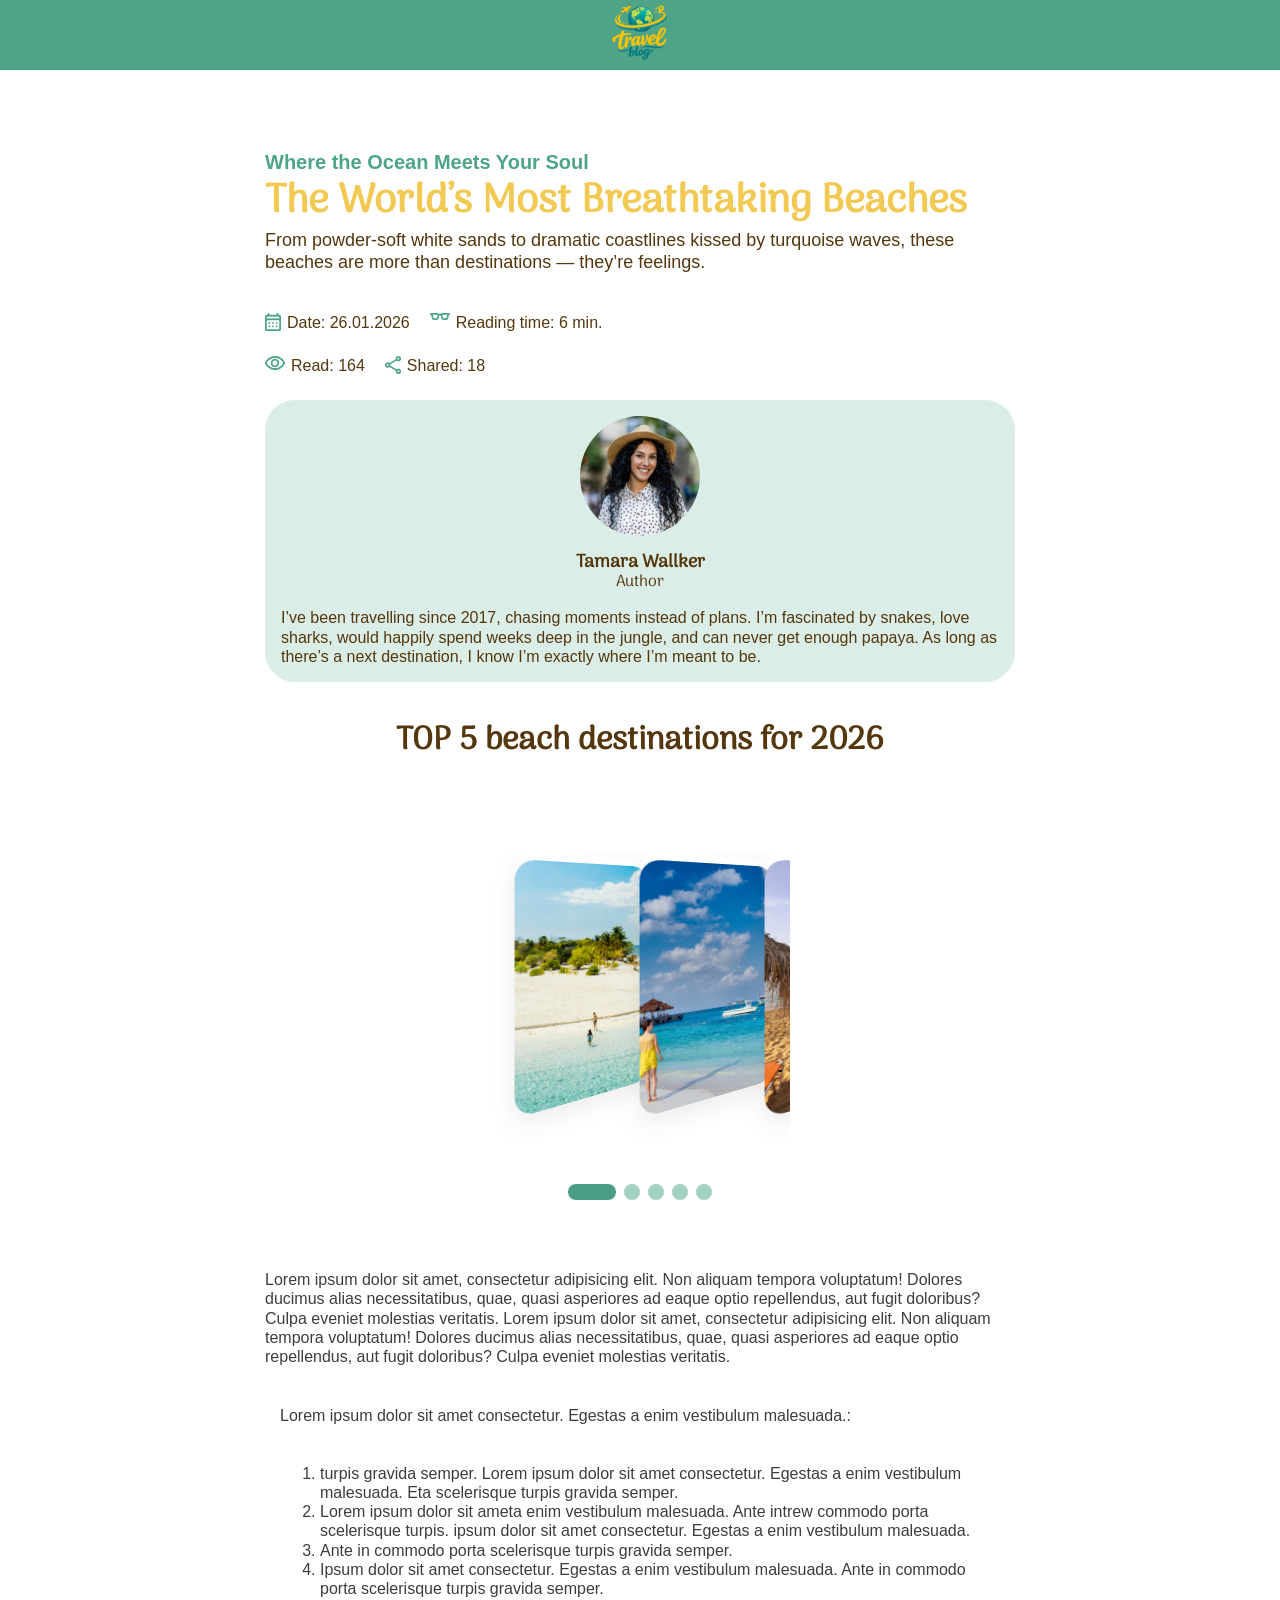
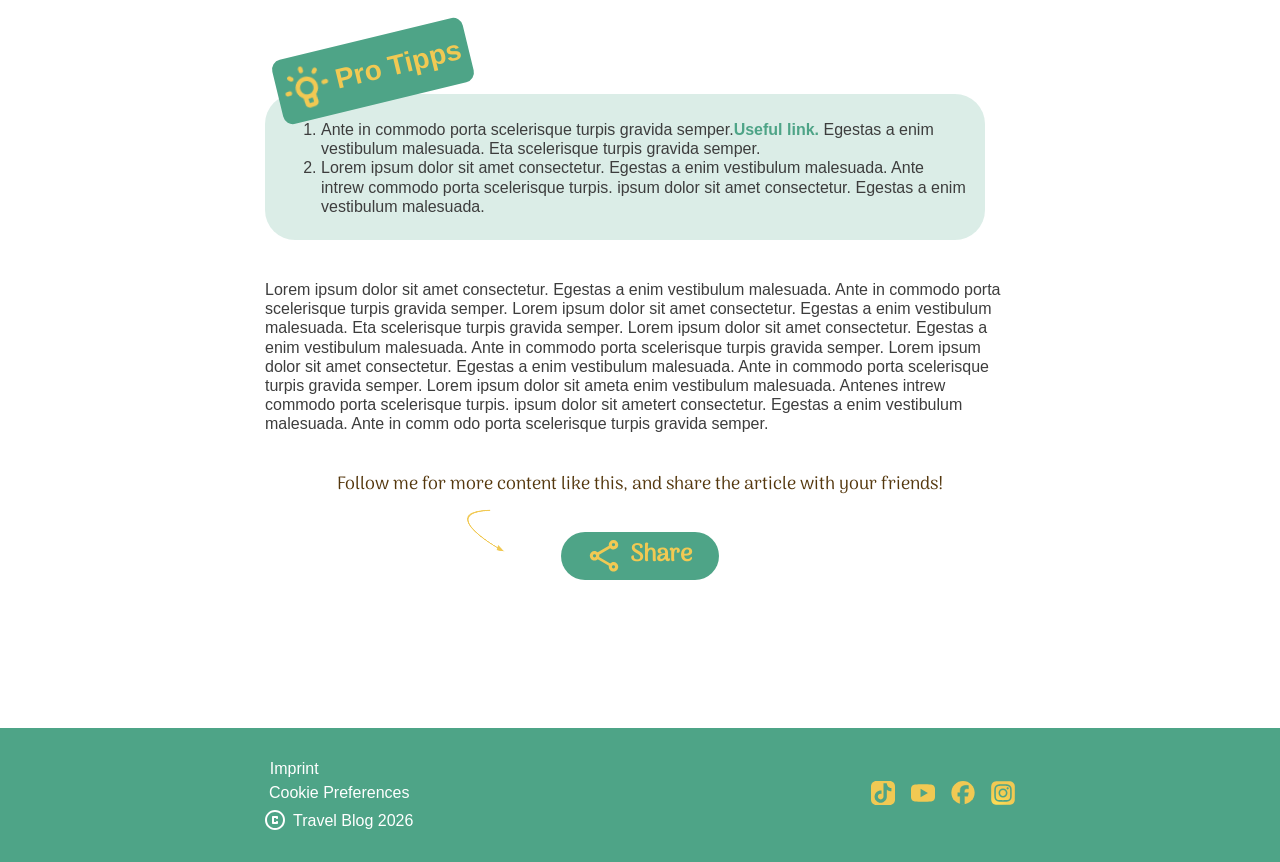
==== commit 814e8708: "footer optimiert." ====
--- a/article_01.html
+++ b/article_01.html
@@ -223,10 +223,10 @@
                         </div>
                         <div class="links">
                             <div class="link-div">
-                                <a href=""">LinkedIn</a>
+                                <a href="https://www.linkedin.com/">LinkedIn</a>
                                 </div>
                                 <div class=" link-div">
-                                    <a href="">WhatsApp</a>
+                                    <a href="https://wa.me/905001234567" target="_blank">WhatsApp</a>
                             </div>
                         </div>
 
@@ -247,7 +247,7 @@
                     <span class="copyright-text">Travel Blog 2026</span>
                 </div>
                 <div class="footer-left-reverse">
-                    <a href="" class="slide-imprint">Imprint</a>
+                    <a href="./impressum.html" class="slide-imprint">Imprint</a>
                     <a href="">Cookie Preferences</a>
                 </div>
 
--- a/article_01_style.css
+++ b/article_01_style.css
@@ -297,7 +297,7 @@
     border-radius: 20px;
     margin-left: -40px;
 
-    background-color: blueviolet;
+    /* background-color: blueviolet; */
     box-shadow: 5px 5px 15px 0px rgba(0, 0, 0, 0.20);
 
 
@@ -316,13 +316,13 @@
 
 .slider-element:hover {
     z-index: 2;
-    background-color: aquamarine;
+    /* background-color: aquamarine; */
     transform: perspective(250px) rotateY(0deg) translateX(0px) scaleX(1.5) scaleY(1.2);
 
 }
 
 .slider-element:hover~.slider-element {
-    background-color: brown;
+    /* background-color: brown; */
     transform: perspective(250px) rotateY(-20deg) translateX(20px);
 
 }
@@ -515,6 +515,9 @@
     align-items: center;
     gap: 72px;
 }
+.slide-imprint:hover{
+    text-decoration: underline;
+}
 
 .copyright-and-name {
     display: flex;
@@ -632,16 +635,21 @@
     }
 }
 
-
+ @media screen and (max-width:768px) {
+    
+     .footer{
+        margin-bottom: 88px;
+    }
+} 
 
 @media screen and (max-width:1439px) {
     .footer-left-reverse>.slide-imprint {
         margin-left: -90px;
     }
 
-    .footer {
+    /* .footer {
         margin-bottom: 88px;
-    }
+    }    */
 
     .nav-links {
         display: none;
@@ -766,9 +774,6 @@
         width: 310px;
     }
 
-    .slider-content {
-        /* display: none; */
-    }
 
     .info-list {
         width: 300px;
@@ -942,9 +947,7 @@
         width: 345px;
     }
 
-    .slider-content {
-        /* display: none; */
-    }
+   
 
     .info-list {
         width: 335px;
@@ -1163,8 +1166,15 @@
 }
 
 @media screen and (min-width:768px) and (max-width:1439px) {
+
     main {
         padding-top: 80px;
+    }
+     .menu-bar-mobile {
+        display: none;
+    }
+     .footer{
+        margin-bottom: 0px;
     }
 
     .container {
@@ -1237,9 +1247,7 @@
         width: 750px;
     }
 
-    .slider-content {
-        /* display: none; */
-    }
+
 
     .info-list {
         width: 720px;
@@ -1326,7 +1334,7 @@
         padding-bottom: 30px;
         padding-left: 24px;
         padding-right: 24px;
-        margin-bottom: 88px;
+        /* margin-bottom: 88px; */
     }
 
     .footer-left {
@@ -1334,17 +1342,15 @@
     }
 
     .menu-bar-container {
-        width: 500px;
-    }
-}
-
-
-
-
-@media screen and (min-width:768px) and (max-width:1439px) {
+        width: 100%;
+        display: flex;
+        justify-content: space-evenly;
+    } 
+}
+@media screen and (min-width:320px) and (max-width:499px) {
     /* 370px Mobil Kapsayıcı */
         .slider-container {
-            width: 500px;
+            width: 300px;
             overflow: hidden;
             display: flex;
             flex-direction: column;
@@ -1363,7 +1369,7 @@
         .slider-window {
             width: 100%;
             overflow: hidden;
-            padding: 0 85px; /* Ortadaki kartı merkezlemek için */
+            padding: 0 60px; /* Ortadaki kartı merkezlemek için */
         }
 
         /* Kaydırıcı Alan */
@@ -1427,6 +1433,182 @@
         }
 
 }
+@media screen and (min-width:500px) and (max-width:768px) {
+    /* 370px Mobil Kapsayıcı */
+        .slider-container {
+            width: 300px;
+            overflow: hidden;
+            display: flex;
+            flex-direction: column;
+            align-items: center;
+            position: relative;
+            background: #ffffff;
+            padding: 30px 0;
+        }
+
+        /* Radyo Butonlarını Gizle */
+        input[type="radio"] {
+            display: none;
+        }
+
+        /* Görsel Penceresi */
+        .slider-window {
+            width: 100%;
+            overflow: hidden;
+            padding: 0 85px; /* Ortadaki kartı merkezlemek için */
+        }
+
+        /* Kaydırıcı Alan */
+        .slider-content {
+            display: flex;
+            gap: 15px;
+            transition: transform 0.4s cubic-bezier(0.4, 0, 0.2, 1);
+            width: max-content;
+        }
+
+        /* Figma: 200px x 293px Kart Yapısı */
+        .slider-element {
+            flex: 0 0 200px; 
+            height: 293px;   
+            border-radius: 20px;
+            overflow: hidden;
+            box-shadow: 0 8px 24px rgba(0, 0, 0, 0.08);
+        }
+
+        .slider-element img {
+            width: 100%;
+            height: 100%;
+            object-fit: cover;
+            display: block;
+        }
+
+        /* CSS İLE KAYDIRMA HESAPLAMALARI (200px kart + 15px gap = 215px öteleme) */
+        #slide1:checked ~ .slider-window .slider-content { transform: translateX(0px); }
+        #slide2:checked ~ .slider-window .slider-content { transform: translateX(-215px); }
+        #slide3:checked ~ .slider-window .slider-content { transform: translateX(-430px); }
+        #slide4:checked ~ .slider-window .slider-content { transform: translateX(-645px); }
+        #slide5:checked ~ .slider-window .slider-content { transform: translateX(-860px); }
+
+        /* Figma Navigasyon Noktaları (Pagination) */
+        .slider-nav {
+            display: flex;
+            justify-content: center;
+            gap: 8px;
+            margin-top: 30px;
+        }
+
+        .slider-nav label {
+            display: block;
+            width: 16px;
+            height: 16px;
+            background-color: #a3d1c4; /* Pasif Nokta Rengi: Açık Mat Yeşil */
+            border-radius: 50%;
+            transition: all 0.25s ease;
+            cursor: pointer;
+        }
+
+        /* HANGİ RADYO SEÇİLİYSE ONA AİT ETİKETİ (BUTONU) GENİŞLET VE RENKLENDİR */
+        #slide1:checked ~ .slider-nav label[for="slide1"],
+        #slide2:checked ~ .slider-nav label[for="slide2"],
+        #slide3:checked ~ .slider-nav label[for="slide3"],
+        #slide4:checked ~ .slider-nav label[for="slide4"],
+        #slide5:checked ~ .slider-nav label[for="slide5"] {
+            width: 48px; /* Figma genişleyen hap görünümü */
+            border-radius: 10px;
+            background-color: #4a9e86; /* Aktif Nokta Rengi: Koyu Piksel Yeşili */
+        }
+
+}
+
+
+@media screen and (min-width:768px) and (max-width:1439px) {
+        /* 370px Mobil Kapsayıcı */
+        .slider-container {
+            width: 300px;
+            overflow: hidden;
+            display: flex;
+            flex-direction: column;
+            align-items: center;
+            position: relative;
+            background: #ffffff;
+            padding: 30px 0;
+        }
+
+        /* Radyo Butonlarını Gizle */
+        input[type="radio"] {
+            display: none;
+        }
+
+        /* Görsel Penceresi */
+        .slider-window {
+            width: 100%;
+            overflow: hidden;
+            padding: 0 85px; /* Ortadaki kartı merkezlemek için */
+        }
+
+        /* Kaydırıcı Alan */
+        .slider-content {
+            display: flex;
+            gap: 15px;
+            transition: transform 0.4s cubic-bezier(0.4, 0, 0.2, 1);
+            width: max-content;
+        }
+
+        /* Figma: 200px x 293px Kart Yapısı */
+        .slider-element {
+            flex: 0 0 150px; 
+            height: 250px;   
+            border-radius: 20px;
+            overflow: hidden;
+            box-shadow: 0 8px 24px rgba(0, 0, 0, 0.08);
+        }
+
+        .slider-element img {
+            width: 150px;
+            height: 250px;
+            object-fit: cover;
+            display: block;
+            /* padding-top: 8px; */
+            margin-top: 8px;
+        }
+
+        /* CSS İLE KAYDIRMA HESAPLAMALARI (200px kart + 15px gap = 215px öteleme) */
+        #slide1:checked ~ .slider-window .slider-content { transform: translateX(0px); }
+        #slide2:checked ~ .slider-window .slider-content { transform: translateX(-215px); }
+        #slide3:checked ~ .slider-window .slider-content { transform: translateX(-430px); }
+        #slide4:checked ~ .slider-window .slider-content { transform: translateX(-645px); }
+        #slide5:checked ~ .slider-window .slider-content { transform: translateX(-860px); }
+
+        /* Figma Navigasyon Noktaları (Pagination) */
+        .slider-nav {
+            display: flex;
+            justify-content: center;
+            gap: 8px;
+            margin-top: 30px;
+        }
+
+        .slider-nav label {
+            display: block;
+            width: 16px;
+            height: 16px;
+            background-color: #a3d1c4; /* Pasif Nokta Rengi: Açık Mat Yeşil */
+            border-radius: 50%;
+            transition: all 0.25s ease;
+            cursor: pointer;
+        }
+
+        /* HANGİ RADYO SEÇİLİYSE ONA AİT ETİKETİ (BUTONU) GENİŞLET VE RENKLENDİR */
+        #slide1:checked ~ .slider-nav label[for="slide1"],
+        #slide2:checked ~ .slider-nav label[for="slide2"],
+        #slide3:checked ~ .slider-nav label[for="slide3"],
+        #slide4:checked ~ .slider-nav label[for="slide4"],
+        #slide5:checked ~ .slider-nav label[for="slide5"] {
+            width: 48px; /* Figma genişleyen hap görünümü */
+            border-radius: 10px;
+            background-color: #4a9e86; /* Aktif Nokta Rengi: Koyu Piksel Yeşili */
+        }
+
+}
 
 @media screen and (min-width:1440px) and (max-width:1919px) {
     .container {
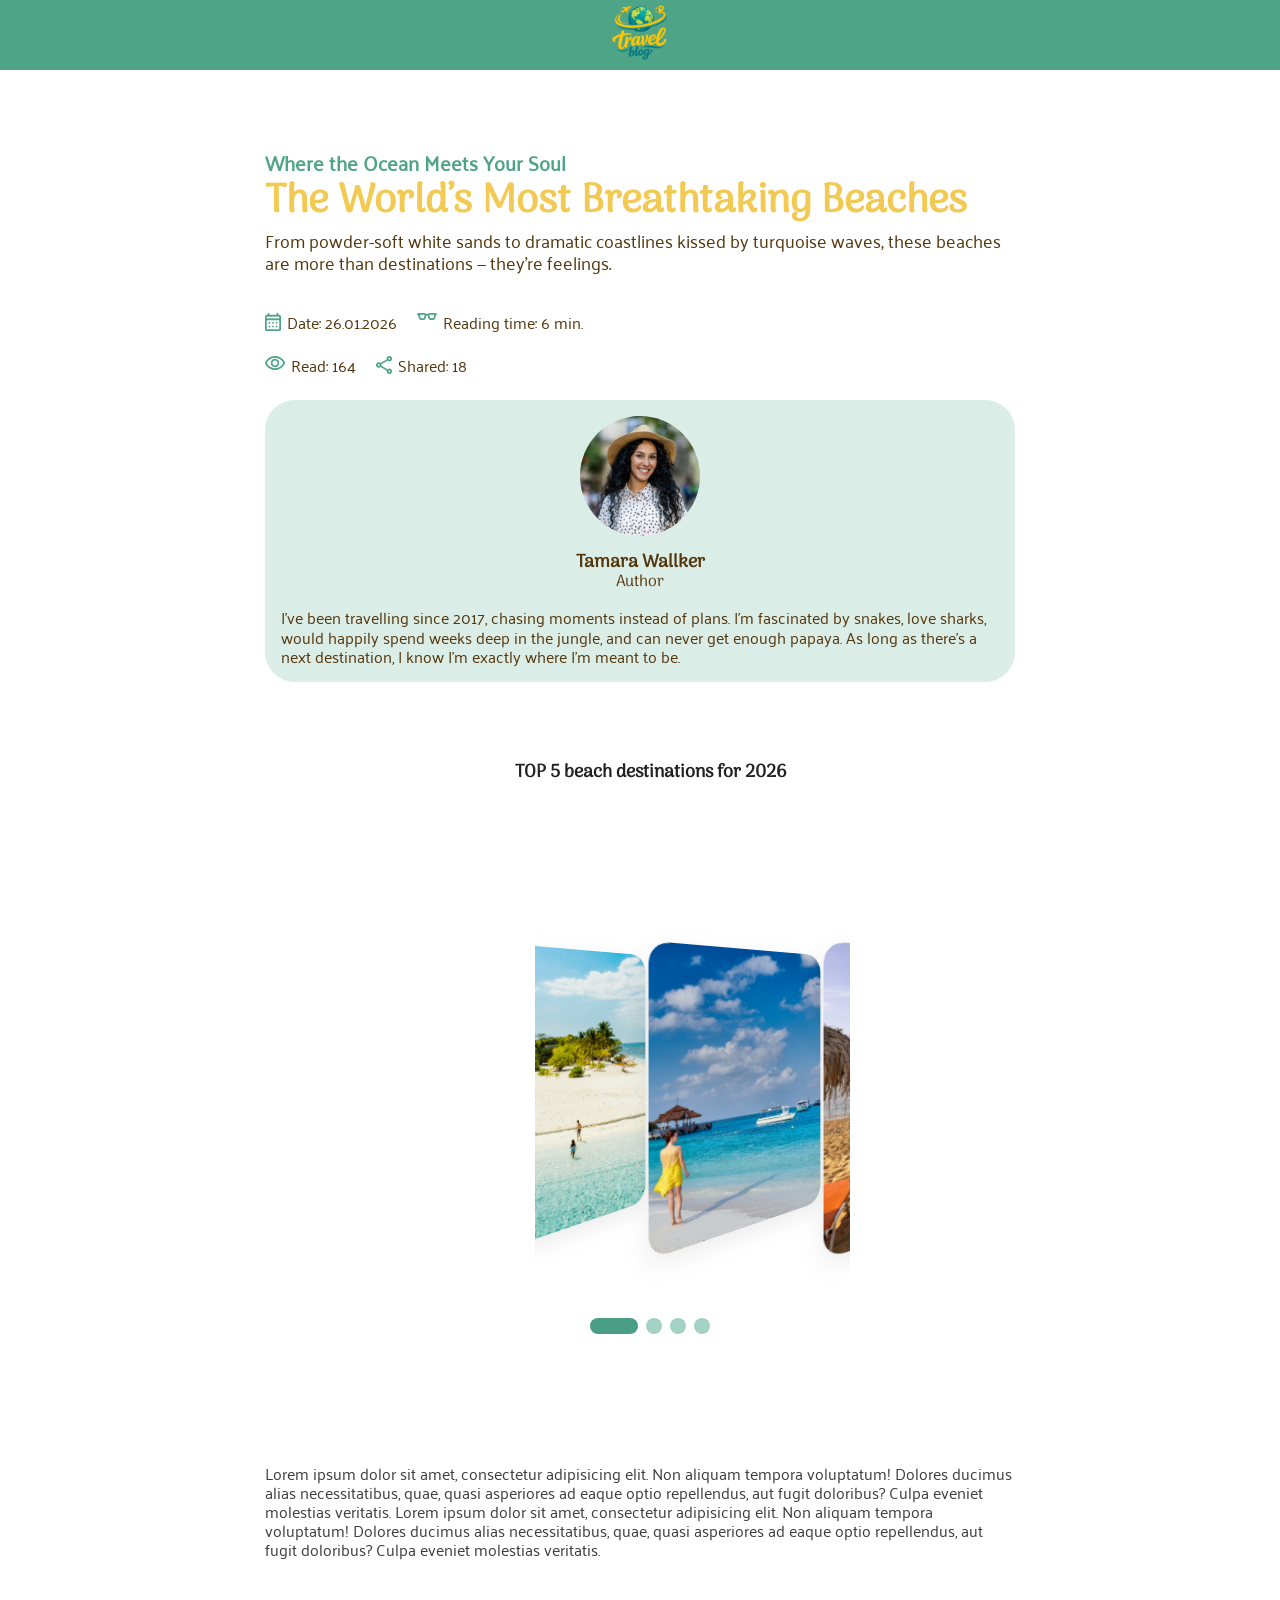
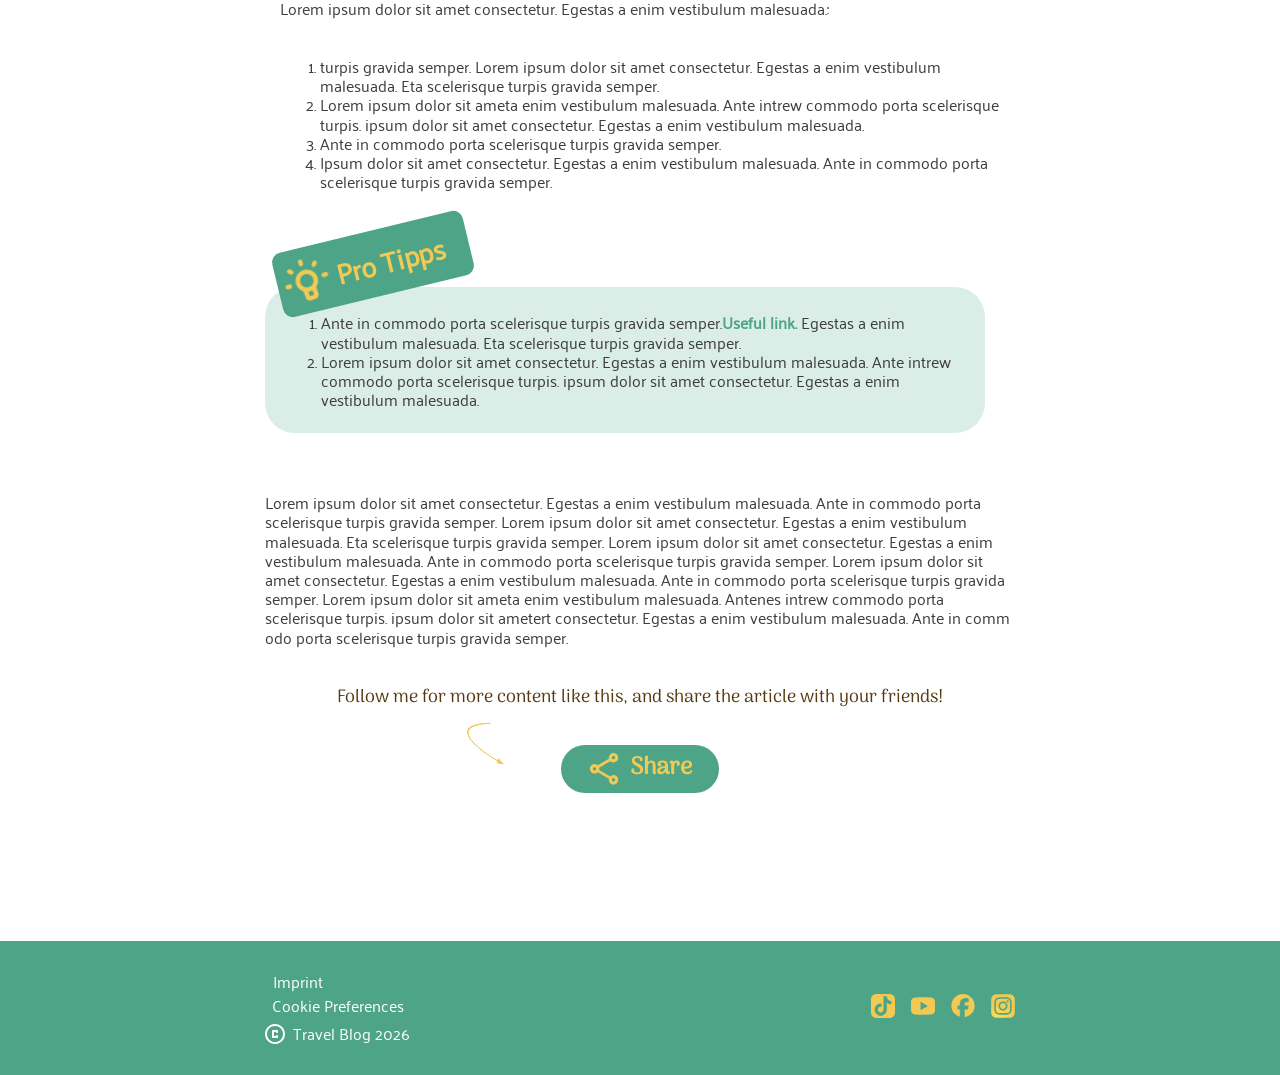
==== commit 54c12557: "feat: font-failure resolved. paddings, location of imprint and slider improved." ====
--- a/article_01.html
+++ b/article_01.html
@@ -4,8 +4,9 @@
 <head>
     <meta charset="UTF-8">
     <meta name="viewport" content="width=device-width, initial-scale=1.0">
-    <title>The World’s Most Breathtaking Beaches</title>
-    <link rel="stylesheet" href="article_01_style.css">
+    <title>Article_01</title>
+    <link rel="stylesheet" href="/article_01_style.css">
+    <link rel="icon" type="image/png" href="./assets/icon/travel_blog_icon.svg">
 </head>
 
 <body>
@@ -117,7 +118,7 @@
                     <input type="radio" name="slider" id="slide2">
                     <input type="radio" name="slider" id="slide3">
                     <input type="radio" name="slider" id="slide4">
-                    <input type="radio" name="slider" id="slide5">
+                    <!-- <input type="radio" name="slider" id="slide5"> -->
                     <!-- Görsel İçerik Alanı -->
                     <div class="slider-window">
                         <div class="slider-content">
@@ -136,7 +137,7 @@
             <label for="slide2"></label>
             <label for="slide3"></label>
             <label for="slide4"></label>
-            <label for="slide5"></label>
+            <!-- <label for="slide5"></label> -->
         </div>
 
     </div>
--- a/article_01_style.css
+++ b/article_01_style.css
@@ -14,7 +14,7 @@
     font-family: 'Palanquin';
     font-style: normal;
 
-    src: url('.assets/fonts/palanquin-v17-latin-regular.woff2') format('woff2');
+    src: url('./assets/fonts/palanquin-v17-latin-regular.woff2') format('woff2');
     /* Chrome 36+, Opera 23+, Firefox 39+, Safari 12+, iOS 10+ */
 }
 
@@ -334,6 +334,7 @@
     line-height: 120%;
     letter-spacing: 0%;
     color: rgba(61, 61, 61, 1);
+    margin-top: 20px;
 }
 
 .info-list {
@@ -583,7 +584,7 @@
 }
 
 .share-popup-links {
-    margin-top: -90px;
+    margin-top: -80px;
     visibility: hidden;
 }
 
@@ -644,7 +645,7 @@
 
 @media screen and (max-width:1439px) {
     .footer-left-reverse>.slide-imprint {
-        margin-left: -90px;
+        margin-left: -80px;
     }
 
     /* .footer {
@@ -680,7 +681,7 @@
         flex-direction: column-reverse;
         gap: 8px;
         align-items: left;
-        margin-left: -90px;
+        margin-left: -80px;
     }
 
 
@@ -709,12 +710,12 @@
     }
 
     .content {
-        width: 310px;
+        width: 280px;
         gap: 40px;
     }
 
     .definition {
-        width: 310px;
+        width: 280px;
         display: flex;
         flex-direction: column;
         justify-content: center;
@@ -734,7 +735,7 @@
     }
 
     .definition-text {
-        width: 310px;
+        width: 280px;
     }
 
     .definition-text-frame {
@@ -745,7 +746,7 @@
     }
 
     .footer-container {
-        width: 310px;
+        width: 280px;
     }
 
     .definition-text .header {
@@ -762,7 +763,7 @@
     }
 
     .definition-card {
-        width: 310px;
+        width: 280px;
     }
 
     .card-title {
@@ -771,12 +772,12 @@
     }
 
     .slider {
-        width: 310px;
+        width: 300px;
     }
 
 
     .info-list {
-        width: 300px;
+        width: 270px;
         font-size: 16px;
 
         .pro-tipps {
@@ -786,7 +787,7 @@
     }
 
     .pro-tipps {
-        width: 310px;
+        width: 280px;
         font-size: 16px;
         margin-top: 20px;
     }
@@ -797,7 +798,7 @@
     }
 
     .pro-tipps-list {
-        width: 310px;
+        width: 280px;
         font-size: 16px;
         margin-left: 0px;
         margin-top: -10px;
@@ -808,7 +809,7 @@
     }
 
     .follow-and-share {
-        width: 310px;
+        width: 280px;
     }
 
     .follow-and-share>p {
@@ -868,6 +869,9 @@
     .footer-left {
         margin-left: 0;
     }
+     .footer-right {
+        gap: 10px;
+    }
 
 }
 
@@ -1043,7 +1047,7 @@
 
 }
 
-@media screen and (max-width:768px){
+@media screen and (max-width:1439px){
     .slider {
         max-width: 100%;
         padding-left: 20px;
@@ -1242,12 +1246,6 @@
 
         font-size: 16px;
     }
-
-    .slider {
-        width: 750px;
-    }
-
-
 
     .info-list {
         width: 720px;
@@ -1433,10 +1431,10 @@
         }
 
 }
-@media screen and (min-width:500px) and (max-width:768px) {
+@media screen and (min-width:500px) and (max-width:1439px) {
     /* 370px Mobil Kapsayıcı */
         .slider-container {
-            width: 300px;
+            width: 400px;
             overflow: hidden;
             display: flex;
             flex-direction: column;
@@ -1521,95 +1519,6 @@
 }
 
 
-@media screen and (min-width:768px) and (max-width:1439px) {
-        /* 370px Mobil Kapsayıcı */
-        .slider-container {
-            width: 300px;
-            overflow: hidden;
-            display: flex;
-            flex-direction: column;
-            align-items: center;
-            position: relative;
-            background: #ffffff;
-            padding: 30px 0;
-        }
-
-        /* Radyo Butonlarını Gizle */
-        input[type="radio"] {
-            display: none;
-        }
-
-        /* Görsel Penceresi */
-        .slider-window {
-            width: 100%;
-            overflow: hidden;
-            padding: 0 85px; /* Ortadaki kartı merkezlemek için */
-        }
-
-        /* Kaydırıcı Alan */
-        .slider-content {
-            display: flex;
-            gap: 15px;
-            transition: transform 0.4s cubic-bezier(0.4, 0, 0.2, 1);
-            width: max-content;
-        }
-
-        /* Figma: 200px x 293px Kart Yapısı */
-        .slider-element {
-            flex: 0 0 150px; 
-            height: 250px;   
-            border-radius: 20px;
-            overflow: hidden;
-            box-shadow: 0 8px 24px rgba(0, 0, 0, 0.08);
-        }
-
-        .slider-element img {
-            width: 150px;
-            height: 250px;
-            object-fit: cover;
-            display: block;
-            /* padding-top: 8px; */
-            margin-top: 8px;
-        }
-
-        /* CSS İLE KAYDIRMA HESAPLAMALARI (200px kart + 15px gap = 215px öteleme) */
-        #slide1:checked ~ .slider-window .slider-content { transform: translateX(0px); }
-        #slide2:checked ~ .slider-window .slider-content { transform: translateX(-215px); }
-        #slide3:checked ~ .slider-window .slider-content { transform: translateX(-430px); }
-        #slide4:checked ~ .slider-window .slider-content { transform: translateX(-645px); }
-        #slide5:checked ~ .slider-window .slider-content { transform: translateX(-860px); }
-
-        /* Figma Navigasyon Noktaları (Pagination) */
-        .slider-nav {
-            display: flex;
-            justify-content: center;
-            gap: 8px;
-            margin-top: 30px;
-        }
-
-        .slider-nav label {
-            display: block;
-            width: 16px;
-            height: 16px;
-            background-color: #a3d1c4; /* Pasif Nokta Rengi: Açık Mat Yeşil */
-            border-radius: 50%;
-            transition: all 0.25s ease;
-            cursor: pointer;
-        }
-
-        /* HANGİ RADYO SEÇİLİYSE ONA AİT ETİKETİ (BUTONU) GENİŞLET VE RENKLENDİR */
-        #slide1:checked ~ .slider-nav label[for="slide1"],
-        #slide2:checked ~ .slider-nav label[for="slide2"],
-        #slide3:checked ~ .slider-nav label[for="slide3"],
-        #slide4:checked ~ .slider-nav label[for="slide4"],
-        #slide5:checked ~ .slider-nav label[for="slide5"] {
-            width: 48px; /* Figma genişleyen hap görünümü */
-            border-radius: 10px;
-            background-color: #4a9e86; /* Aktif Nokta Rengi: Koyu Piksel Yeşili */
-        }
-
-}
-
 @media screen and (min-width:1440px) and (max-width:1919px) {
     .container {
         width: 1201px;
